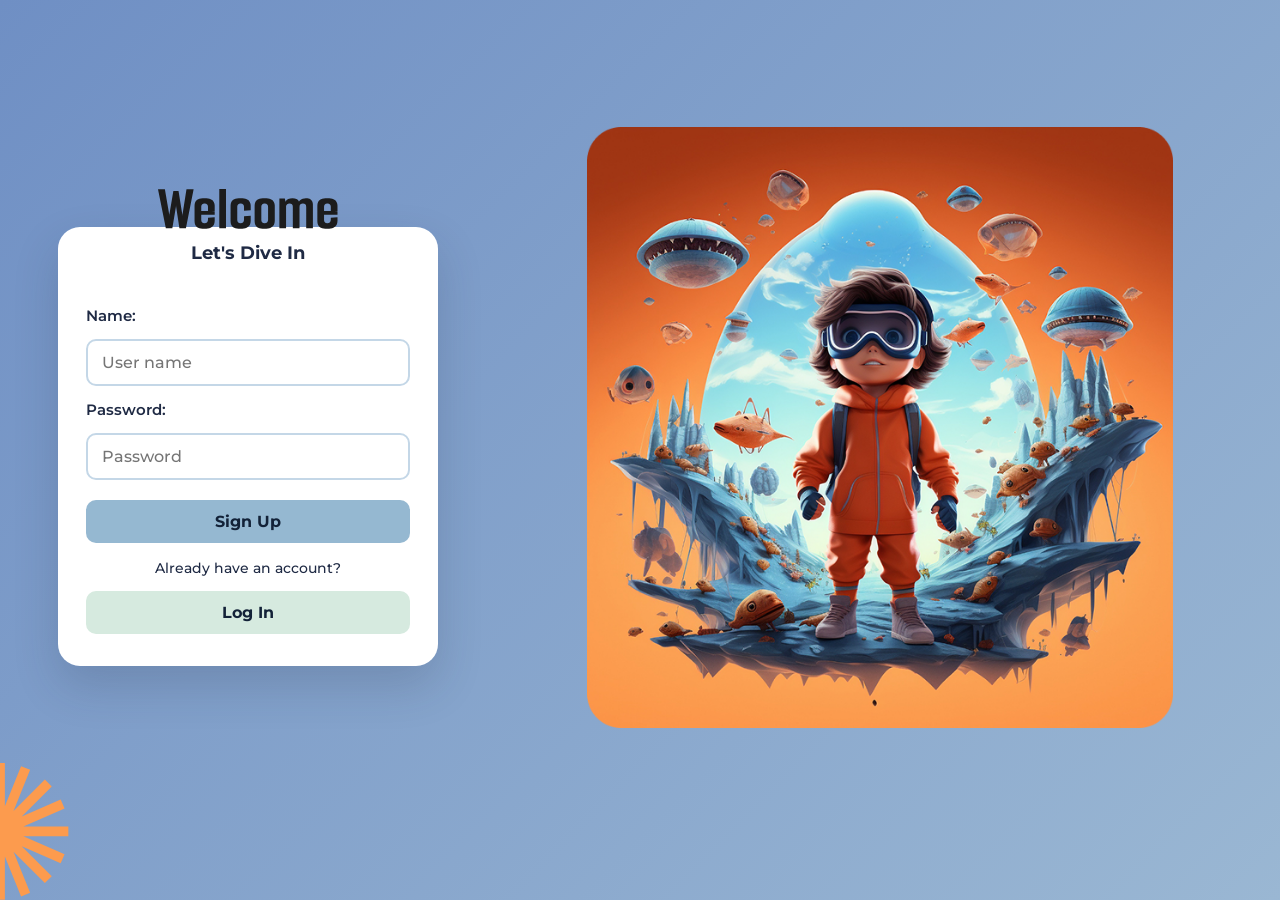
==== index.html @ d99def29 "Initial upload" ====
<!DOCTYPE html>
<html lang="en">

<head>
    <meta charset="UTF-8">
    <meta name="viewport" content="width=device-width, initial-scale=1.0">
    <title>Welcome back</title>
    <link rel="stylesheet" href="style.css">
    <link rel="preconnect" href="https://fonts.googleapis.com">
    <link rel="preconnect" href="https://fonts.gstatic.com" crossorigin>
    <link
        href="https://fonts.googleapis.com/css2?family=Montserrat:ital,wght@0,100..900;1,100..900&family=Mulish:ital,wght@0,200..1000;1,200..1000&family=Noto+Sans:ital,wght@0,100..900;1,100..900&display=swap"
        rel="stylesheet">
</head>

<body>
    <main class="page-shell">
        <form class="form-container" method="get">
            <fieldset class="form-content">
                <legend class="form-content-header"><img class="welcome-image" src="assets/Welcome.svg" alt="Welcome illustration"><span class="sub-welcome">Let's Dive In</span>
                </legend>

                <label for="name" class="form-label form-tittle-name">Name: </label>
                <input class="form-input form-content-username" id="name" name="name" type="text" placeholder="User name" autocomplete="name">
                
                <label for="password" class="form-label form-tittle-password">Password: </label>
                <input class="form-input form-content-password" id="password" name="password" type="password" placeholder="Password" autocomplete="current-password" required>
                <button class="button-signup" type="submit">Sign Up</button>
                <span class="form-inline-text">Already have an account?</span>
                <button class="button-login" type="button">Log In</button>

            </fieldset>
        </form>

        <img class="side-image" src="assets/Rectangle 4.png" alt="A decorative image that supports the page design">
        <img class="vector-deco" src="assets/Vector.svg" alt="">
    </main>
</body>

</html>
---- style.css ----
* {
    margin: 0;
    padding: 0;
    box-sizing: border-box;
}

:root {
    --background-color: #809bce;
    --text-color: #1f2a44;
    --card-color: #ffffff;
    --primary-button-color: #95b8d1;
    --secondary-button-color: #d6eadf;
    --border-color: #c4d7e7;
}

body {
    min-height: 100vh;
    background: linear-gradient(135deg, #6f8fc4 0%, #9ab7d3 100%);
    font-family: "Montserrat", sans-serif;
    font-optical-sizing: auto;
    font-style: normal;
    font-weight: 500;
    font-size: 16px;
    color: var(--text-color);
}

.page-shell {
    min-height: 95vh;
    display: grid;
    place-items: center;
    padding: 24px;
    gap: 2em;
}

.form-container {
    width: 100%;
    max-width: 380px;
}

.form-content {
    border: none;
    border-radius: 22px;
    background-color: var(--card-color);
    padding: 32px 28px;
    box-shadow: 0 20px 45px rgba(31, 42, 68, 0.18);
    display: flex;
    flex-direction: column;
    gap: 14px;
}

.form-content-header {
    width: 100%;
    margin-bottom: 10px;
    text-align: center;
    padding: 0;
}

.welcome-image {
    width: min(180px, 100%);
    height: auto;
    display: block;
    margin: 0 auto 12px;
}

.sub-welcome {
    display: block;
    font-size: 1.15rem;
    font-weight: 700;
}

.form-label {
    display: block;
    font-size: 0.95rem;
    font-weight: 600;
}

.form-input {
    width: 100%;
    border: 2px solid var(--border-color);
    border-radius: 10px;
    padding: 12px 14px;
    font: inherit;
    outline: none;
    transition: border-color 0.2s ease, box-shadow 0.2s ease;
}

.form-input:focus {
    border-color: var(--primary-button-color);
    box-shadow: 0 0 0 4px rgba(149, 184, 209, 0.28);
}

.button-signup,
.button-login {
    width: 100%;
    border: none;
    border-radius: 10px;
    padding: 12px 16px;
    font: inherit;
    font-weight: 700;
    cursor: pointer;
    transition: transform 0.2s ease, opacity 0.2s ease;
}

.button-signup {
    margin-top: 6px;
    background-color: var(--primary-button-color);
    color: #132238;
}

.button-login {
    background-color: var(--secondary-button-color);
    color: #132238;
}

.button-signup:hover,
.button-login:hover {
    transform: translateY(-1px);
    opacity: 0.95;
}

.form-inline-text {
    text-align: center;
    font-size: 0.9rem;
    margin-top: 2px;
}

.vector-deco {
    display: none;
}

.side-image {
    display: none;
}

@media (min-width: 767px) {
    .page-shell {
        grid-template-columns: auto auto;
    }

    .vector-deco {
        display: block;
        position: fixed;
        left: 0;
        bottom: 0;
    }

    .side-image {
        display: block;
        height: auto;
        width: 78%;
    }
}
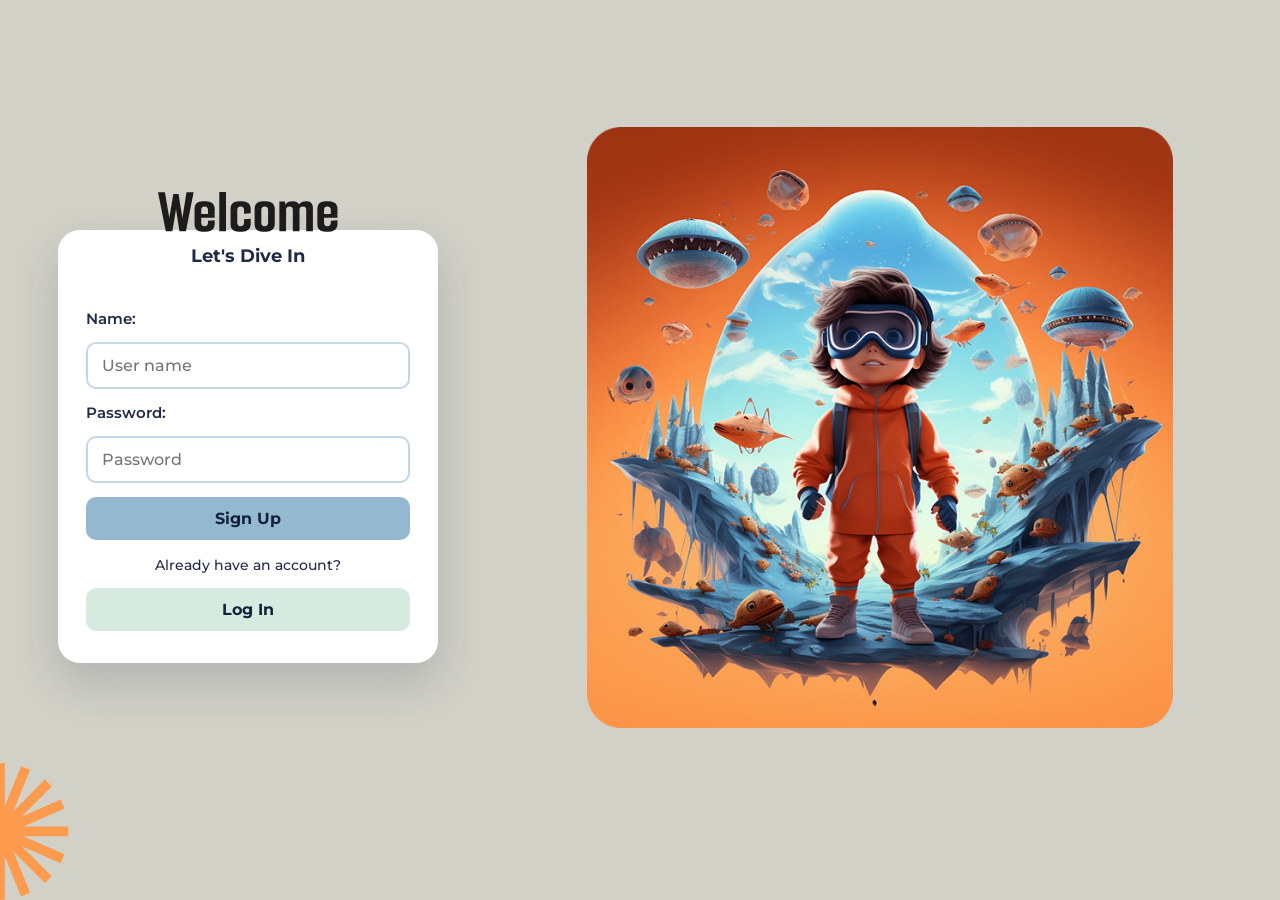
==== commit a2b5a996: "fixed 404 not found." ====
--- a/index.html
+++ b/index.html
@@ -5,7 +5,7 @@
     <meta charset="UTF-8">
     <meta name="viewport" content="width=device-width, initial-scale=1.0">
     <title>Welcome back</title>
-    <link rel="stylesheet" href="style.css">
+    <link rel="stylesheet" href="/page-1/style.css">
     <link rel="preconnect" href="https://fonts.googleapis.com">
     <link rel="preconnect" href="https://fonts.gstatic.com" crossorigin>
     <link
@@ -17,7 +17,7 @@
     <main class="page-shell">
         <form class="form-container" method="get">
             <fieldset class="form-content">
-                <legend class="form-content-header"><img class="welcome-image" src="assets/Welcome.svg" alt="Welcome illustration"><span class="sub-welcome">Let's Dive In</span>
+                <legend class="form-content-header"><img class="welcome-image" src="../assets/Welcome.svg" alt="Welcome illustration"><span class="sub-welcome">Let's Dive In</span>
                 </legend>
 
                 <label for="name" class="form-label form-tittle-name">Name: </label>
@@ -25,15 +25,15 @@
                 
                 <label for="password" class="form-label form-tittle-password">Password: </label>
                 <input class="form-input form-content-password" id="password" name="password" type="password" placeholder="Password" autocomplete="current-password" required>
-                <button class="button-signup" type="submit">Sign Up</button>
+          <a class="button-signup" href="../page-2/index.html" target="_self" id="page-2-btn1">Sign Up</a>
                 <span class="form-inline-text">Already have an account?</span>
-                <button class="button-login" type="button">Log In</button>
+                <a class="button-login" href="../page-2/index.html" target="_self" id="page-2-btn2">Log In</a>
+            </fieldset>
 
-            </fieldset>
         </form>
 
-        <img class="side-image" src="assets/Rectangle 4.png" alt="A decorative image that supports the page design">
-        <img class="vector-deco" src="assets/Vector.svg" alt="">
+        <img class="side-image" src="../assets/Rectangle 4.png" alt="A decorative image that supports the page design">
+        <img class="vector-deco" src="../assets/Vector.svg" alt="">
     </main>
 </body>
 
--- a/page-1/style.css
+++ b/page-1/style.css
@@ -0,0 +1,161 @@
+* {
+    margin: 0;
+    padding: 0;
+    box-sizing: border-box;
+}
+
+:root {
+    --background-color: #d1d1c8;
+    --text-color: #1f2a44;
+    --card-color: #ffffff;
+    --primary-button-color: #95b8d1;
+    --secondary-button-color: #d6eadf;
+    --border-color: #c4d7e7;
+}
+
+body {
+    min-height: 100vh;
+    background: var(--background-color);
+    font-family: "Montserrat", sans-serif;
+    font-optical-sizing: auto;
+    font-style: normal;
+    font-weight: 500;
+    font-size: 16px;
+    color: var(--text-color);
+}
+
+.page-shell {
+    min-height: 95vh;
+    display: grid;
+    place-items: center;
+    padding: 24px;
+    gap: 2em;
+}
+
+.form-container {
+    width: 100%;
+    max-width: 380px;
+}
+
+.form-content {
+    border: none;
+    border-radius: 22px;
+    background-color: var(--card-color);
+    padding: 32px 28px;
+    box-shadow: 0 20px 45px rgba(31, 42, 68, 0.18);
+    display: flex;
+    flex-direction: column;
+    gap: 14px;
+}
+
+.form-content-header {
+    width: 100%;
+    margin-bottom: 10px;
+    text-align: center;
+    padding: 0;
+}
+
+.welcome-image {
+    width: min(180px, 100%);
+    height: auto;
+    display: block;
+    margin: 0 auto 12px;
+}
+
+.sub-welcome {
+    display: block;
+    font-size: 1.15rem;
+    font-weight: 700;
+}
+
+.form-label {
+    display: block;
+    font-size: 0.95rem;
+    font-weight: 600;
+}
+
+.form-input {
+    width: 100%;
+    border: 2px solid var(--border-color);
+    border-radius: 10px;
+    padding: 12px 14px;
+    font: inherit;
+    outline: none;
+    transition: border-color 0.2s ease, box-shadow 0.2s ease;
+}
+
+.form-input:focus {
+    border-color: var(--primary-button-color);
+    box-shadow: 0 0 0 4px rgba(149, 184, 209, 0.28);
+}
+
+.button-signup,
+.button-login,
+#page-2-btn1,
+#page-2-btn2 {
+    width: 100%;
+    border: none;
+    border-radius: 10px;
+    padding: 12px 16px;
+    font: inherit;
+    font-weight: 700;
+    cursor: pointer;
+    transition: transform 0.2s ease, opacity 0.2s ease;
+}
+
+#page-2-btn1{
+    background-color: var(--primary-button-color);
+    color: #132238;
+    text-align: center;
+    text-decoration: none;
+}
+
+#page-2-btn2 {
+    background-color: var(--secondary-button-color);
+    color: #132238;
+    text-align: center;
+    text-decoration: none;
+}
+.button-login {
+    background-color: var(--secondary-button-color);
+    color: #132238;
+}
+
+.button-signup:hover,
+.button-login:hover {
+    transform: translateY(-1px);
+    opacity: 0.95;
+}
+
+.form-inline-text {
+    text-align: center;
+    font-size: 0.9rem;
+    margin-top: 2px;
+}
+
+.vector-deco {
+    display: none;
+}
+
+.side-image {
+    display: none;
+}
+
+@media (min-width: 767px) {
+    .page-shell {
+        grid-template-columns: auto auto;
+    }
+
+    .vector-deco {
+        display: block;
+        position: fixed;
+        left: 0;
+        bottom: 0;
+    }
+
+    .side-image {
+        display: block;
+        height: auto;
+        width: 78%;
+    }
+}
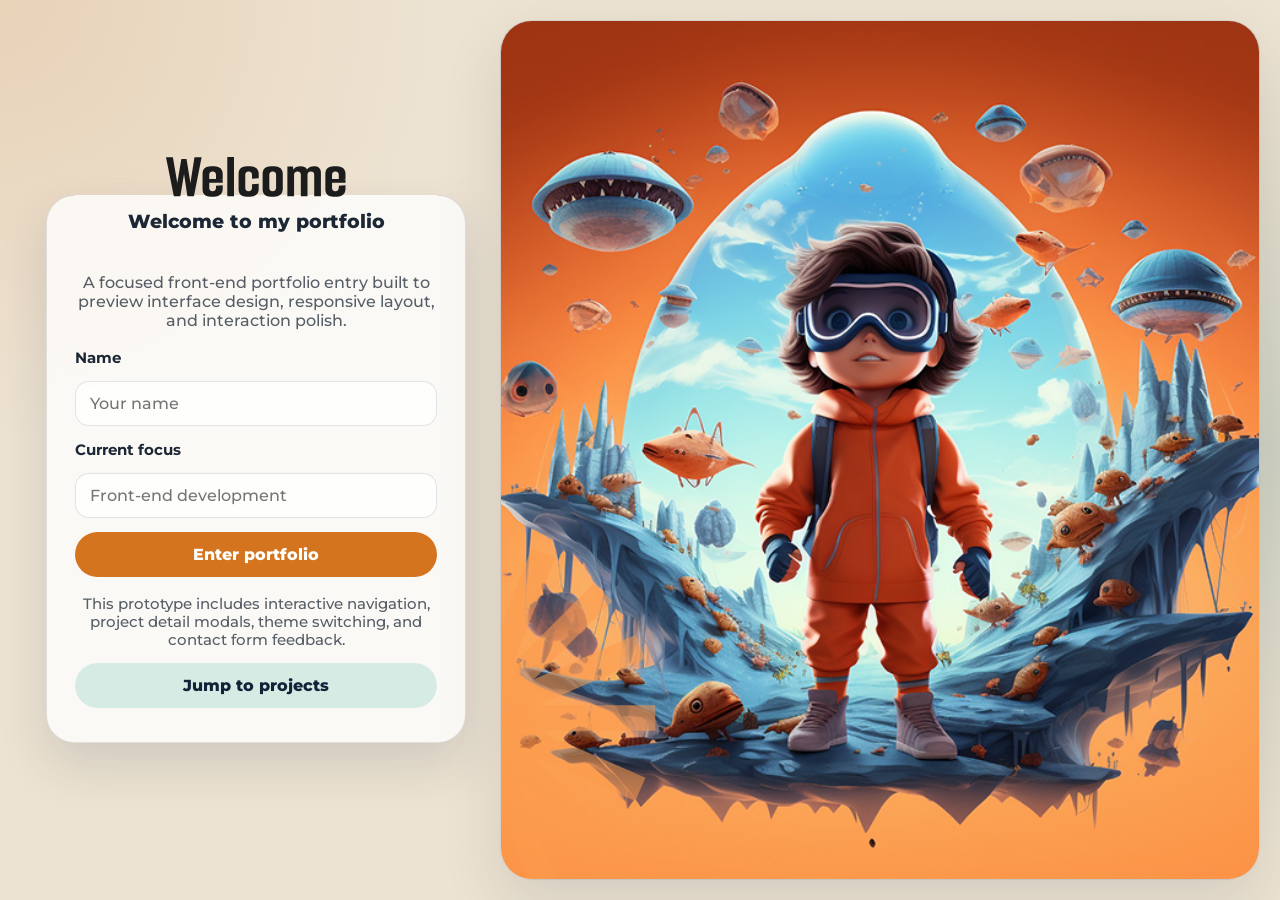
==== commit 4ed5e972: "added modern ui" ====
--- a/index.html
+++ b/index.html
@@ -1,40 +1,43 @@
 <!DOCTYPE html>
 <html lang="en">
-
 <head>
     <meta charset="UTF-8">
     <meta name="viewport" content="width=device-width, initial-scale=1.0">
-    <title>Welcome back</title>
-    <link rel="stylesheet" href="/page-1/style.css">
+    <title>Rakib Hassan | Portfolio Entry</title>
+    <link rel="stylesheet" href="style.css">
     <link rel="preconnect" href="https://fonts.googleapis.com">
     <link rel="preconnect" href="https://fonts.gstatic.com" crossorigin>
-    <link
-        href="https://fonts.googleapis.com/css2?family=Montserrat:ital,wght@0,100..900;1,100..900&family=Mulish:ital,wght@0,200..1000;1,200..1000&family=Noto+Sans:ital,wght@0,100..900;1,100..900&display=swap"
-        rel="stylesheet">
+    <link href="https://fonts.googleapis.com/css2?family=Montserrat:ital,wght@0,100..900;1,100..900&family=Mulish:ital,wght@0,200..1000;1,200..1000&family=Noto+Sans:ital,wght@0,100..900;1,100..900&display=swap" rel="stylesheet">
 </head>
-
 <body>
     <main class="page-shell">
-        <form class="form-container" method="get">
-            <fieldset class="form-content">
-                <legend class="form-content-header"><img class="welcome-image" src="../assets/Welcome.svg" alt="Welcome illustration"><span class="sub-welcome">Let's Dive In</span>
-                </legend>
+        <section class="intro-panel">
+            <form class="form-container" method="get">
+                <fieldset class="form-content">
+                    <legend class="form-content-header">
+                        <img class="welcome-image" src="assets/Welcome.svg" alt="Welcome illustration">
+                        <span class="sub-welcome">Welcome to my portfolio</span>
+                    </legend>
 
-                <label for="name" class="form-label form-tittle-name">Name: </label>
-                <input class="form-input form-content-username" id="name" name="name" type="text" placeholder="User name" autocomplete="name">
-                
-                <label for="password" class="form-label form-tittle-password">Password: </label>
-                <input class="form-input form-content-password" id="password" name="password" type="password" placeholder="Password" autocomplete="current-password" required>
-          <a class="button-signup" href="../page-2/index.html" target="_self" id="page-2-btn1">Sign Up</a>
-                <span class="form-inline-text">Already have an account?</span>
-                <a class="button-login" href="../page-2/index.html" target="_self" id="page-2-btn2">Log In</a>
-            </fieldset>
+                    <p class="intro-copy">A focused front-end portfolio entry built to preview interface design, responsive layout, and interaction polish.</p>
 
-        </form>
+                    <label for="name" class="form-label">Name</label>
+                    <input class="form-input" id="name" name="name" type="text" placeholder="Your name" autocomplete="name">
 
-        <img class="side-image" src="../assets/Rectangle 4.png" alt="A decorative image that supports the page design">
-        <img class="vector-deco" src="../assets/Vector.svg" alt="">
+                    <label for="focus" class="form-label">Current focus</label>
+                    <input class="form-input" id="focus" name="focus" type="text" placeholder="Front-end development" autocomplete="off">
+
+                    <a class="button-signup" href="page-2/index.html" target="_self" id="page-2-btn1">Enter portfolio</a>
+                    <span class="form-inline-text">This prototype includes interactive navigation, project detail modals, theme switching, and contact form feedback.</span>
+                    <a class="button-login" href="page-2/index.html#projects" target="_self" id="page-2-btn2">Jump to projects</a>
+                </fieldset>
+            </form>
+        </section>
+
+        <section class="visual-panel" aria-hidden="true">
+            <img class="side-image" src="assets/Rectangle 4.png" alt="A decorative image that supports the page design">
+            <img class="vector-deco" src="assets/Vector.svg" alt="">
+        </section>
     </main>
 </body>
-
 </html>
--- a/style.css
+++ b/style.css
@@ -0,0 +1,216 @@
+* {
+    margin: 0;
+    padding: 0;
+    box-sizing: border-box;
+}
+
+:root {
+    --background-color: #ede3d2;
+    --text-color: #1c2735;
+    --card-color: rgba(255, 255, 255, 0.78);
+    --primary-button-color: #d4741f;
+    --secondary-button-color: #d6ebe4;
+    --border-color: rgba(28, 39, 53, 0.12);
+}
+
+body {
+    min-height: 100vh;
+    background:
+        radial-gradient(circle at top left, rgba(210, 133, 65, 0.18), transparent 28%),
+        radial-gradient(circle at right, rgba(70, 132, 120, 0.18), transparent 30%),
+        var(--background-color);
+    font-family: "Montserrat", sans-serif;
+    font-optical-sizing: auto;
+    font-style: normal;
+    font-weight: 500;
+    font-size: 16px;
+    color: var(--text-color);
+}
+
+.page-shell {
+    min-height: 100vh;
+    display: grid;
+    align-items: stretch;
+    padding: 20px;
+    gap: 20px;
+}
+
+.intro-panel,
+.visual-panel {
+    min-height: calc(100vh - 40px);
+    border-radius: 32px;
+}
+
+.intro-panel {
+    display: grid;
+    place-items: center;
+}
+
+.form-container {
+    width: 100%;
+    max-width: 420px;
+}
+
+.form-content {
+    border: 1px solid var(--border-color);
+    border-radius: 28px;
+    background-color: var(--card-color);
+    backdrop-filter: blur(14px);
+    padding: 34px 28px;
+    box-shadow: 0 22px 50px rgba(31, 42, 68, 0.14);
+    display: flex;
+    flex-direction: column;
+    gap: 14px;
+}
+
+.form-content-header {
+    width: 100%;
+    margin-bottom: 6px;
+    text-align: center;
+    padding: 0;
+}
+
+.welcome-image {
+    width: min(180px, 100%);
+    height: auto;
+    display: block;
+    margin: 0 auto 12px;
+}
+
+.sub-welcome {
+    display: block;
+    font-size: 1.2rem;
+    font-weight: 800;
+}
+
+.intro-copy,
+.form-inline-text {
+    color: rgba(28, 39, 53, 0.74);
+}
+
+.intro-copy {
+    text-align: center;
+    margin-bottom: 4px;
+}
+
+.form-label {
+    display: block;
+    font-size: 0.95rem;
+    font-weight: 700;
+}
+
+.form-input {
+    width: 100%;
+    border: 1px solid var(--border-color);
+    border-radius: 14px;
+    padding: 12px 14px;
+    font: inherit;
+    outline: none;
+    background: rgba(255, 255, 255, 0.72);
+    transition: border-color 0.2s ease, box-shadow 0.2s ease, transform 0.2s ease;
+}
+
+.form-input:focus {
+    border-color: rgba(212, 116, 31, 0.42);
+    box-shadow: 0 0 0 4px rgba(212, 116, 31, 0.12);
+    transform: translateY(-1px);
+}
+
+.button-signup,
+.button-login {
+    width: 100%;
+    border-radius: 999px;
+    padding: 13px 16px;
+    font: inherit;
+    font-weight: 800;
+    text-align: center;
+    text-decoration: none;
+    transition: transform 0.2s ease, opacity 0.2s ease;
+}
+
+.button-signup {
+    background-color: var(--primary-button-color);
+    color: #fff;
+}
+
+.button-login {
+    background-color: var(--secondary-button-color);
+    color: #132238;
+}
+
+.button-signup:hover,
+.button-login:hover {
+    transform: translateY(-1px);
+    opacity: 0.95;
+}
+
+.form-inline-text {
+    text-align: center;
+    font-size: 0.92rem;
+    margin-top: 4px;
+}
+
+.visual-panel {
+    display: none;
+    position: relative;
+    overflow: hidden;
+    border: 1px solid var(--border-color);
+    background:
+        linear-gradient(180deg, rgba(28, 39, 53, 0.08), rgba(28, 39, 53, 0.02)),
+        rgba(255, 255, 255, 0.3);
+    box-shadow: 0 24px 60px rgba(31, 42, 68, 0.12);
+}
+
+.vector-deco {
+    display: none;
+    position: absolute;
+    left: -24px;
+    bottom: -18px;
+    width: 180px;
+    opacity: 0.55;
+}
+
+.side-image {
+    display: none;
+    width: 100%;
+    height: 100%;
+    object-fit: cover;
+    object-position: center;
+}
+
+@media (min-width: 767px) {
+    .page-shell {
+        grid-template-columns: minmax(360px, 460px) minmax(360px, 1fr);
+    }
+
+    .intro-panel {
+        padding: 24px 12px 24px 24px;
+    }
+
+    .visual-panel {
+        display: block;
+        min-height: calc(100vh - 40px);
+    }
+
+    .vector-deco {
+        display: block;
+    }
+
+    .side-image {
+        display: block;
+    }
+}
+
+@media (max-width: 766px) {
+    .page-shell {
+        padding: 16px;
+    }
+
+    .intro-panel {
+        min-height: auto;
+    }
+
+    .form-content {
+        border-radius: 24px;
+    }
+}
